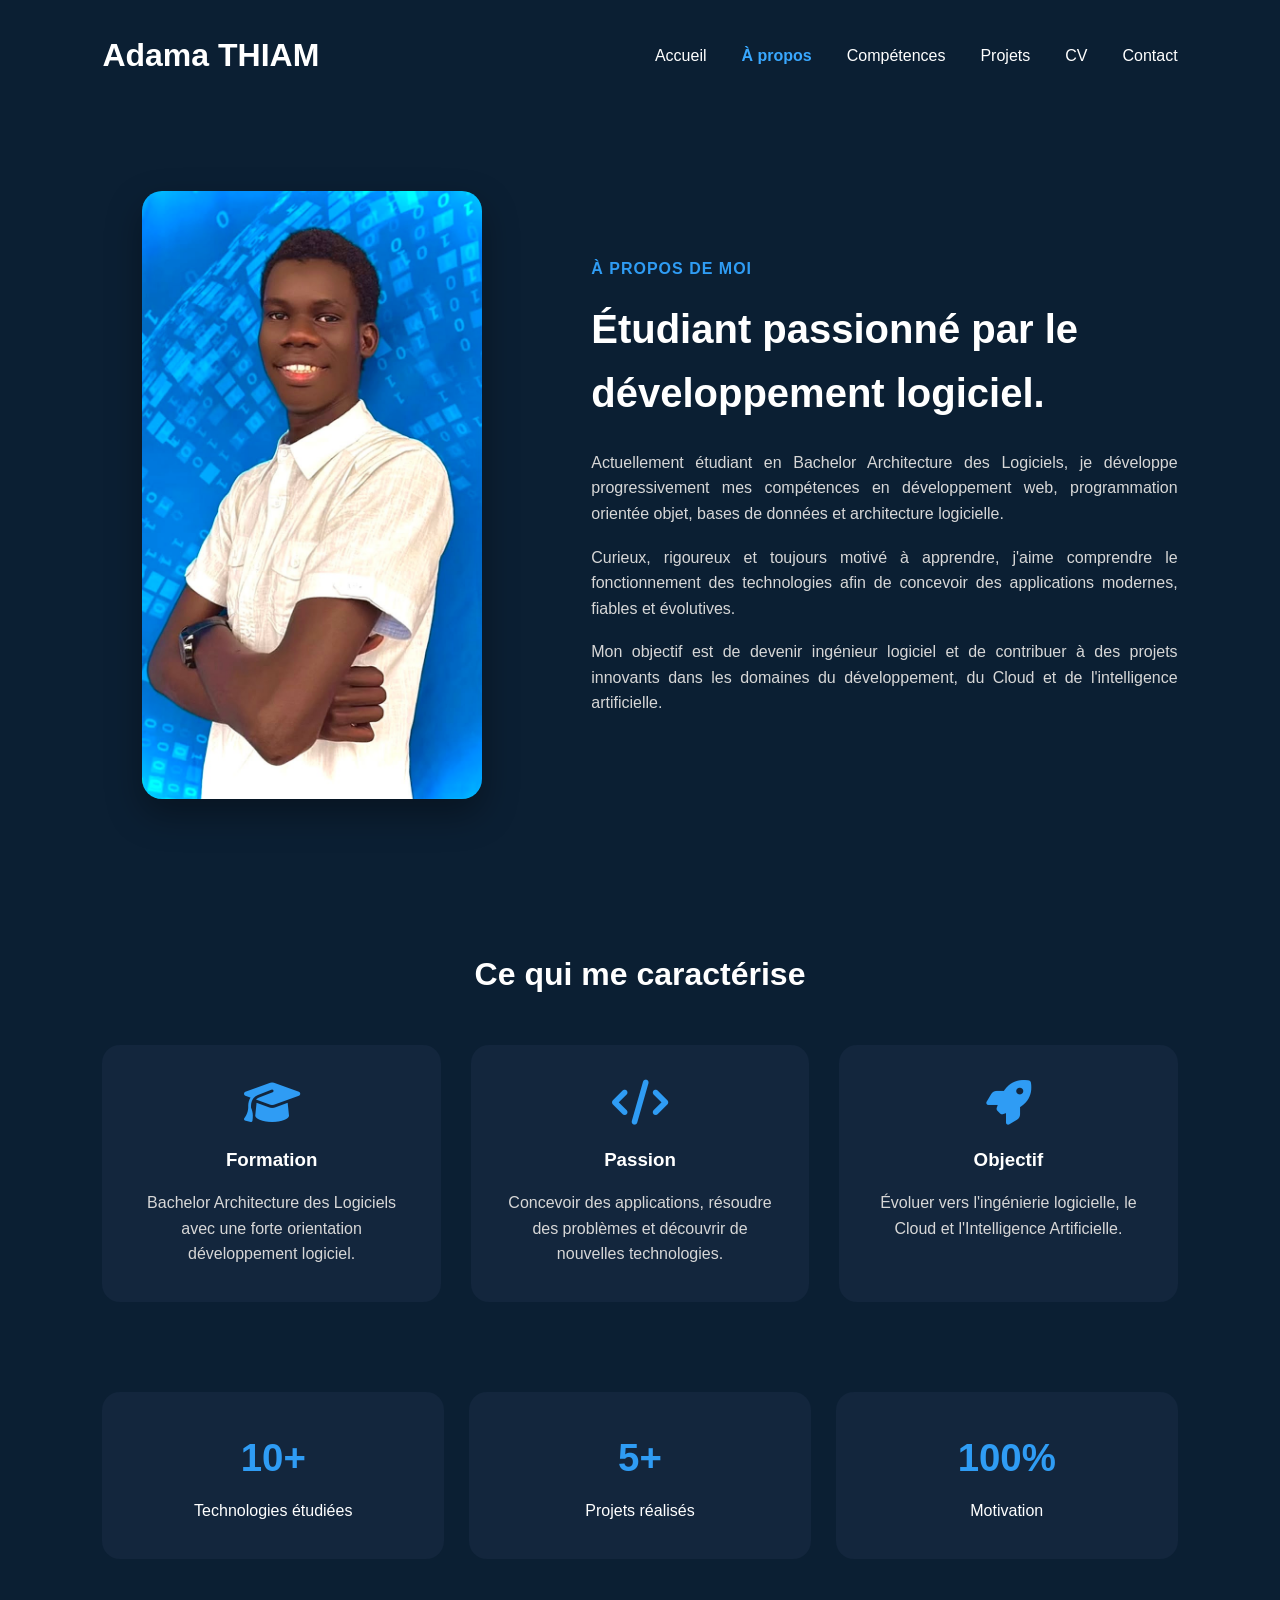
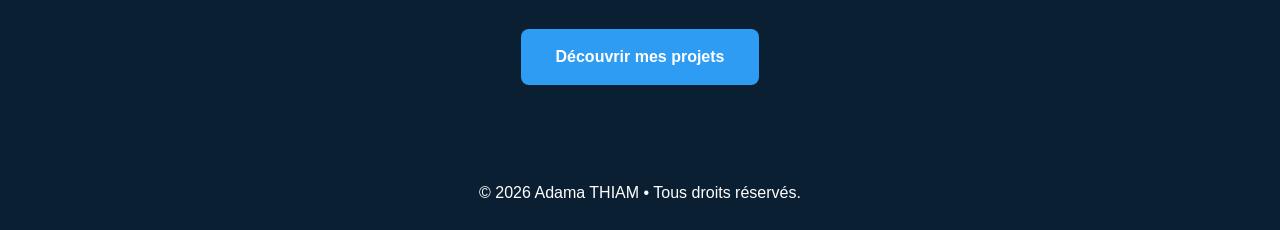
==== about.html @ 52cca1ee "Initial commit - portfolio Adama THIAM" ====
<!DOCTYPE html>
<html lang="fr">

<head>
    <meta charset="UTF-8">
    <meta name="viewport" content="width=device-width, initial-scale=1.0">

    <title>À propos | Adama THIAM</title>

    <!-- Feuille de style principale -->
    <link rel="stylesheet" href="assets/css/style.css">

    <!-- Police Google -->
    <link href="https://fonts.googleapis.com/css2?family=Poppins:wght@300;400;500;600;700&display=swap" rel="stylesheet">

    <!-- Font Awesome -->
    <link rel="stylesheet"
        href="https://cdnjs.cloudflare.com/ajax/libs/font-awesome/6.5.2/css/all.min.css">
</head>

<body>

    <!-- ================= HEADER ================= -->

    <header>

        <nav class="navbar">

        <h1 class="logo">Adama THIAM</h1>

        <ul class="nav-links">

            <li><a href="index.html">Accueil</a></li>
            <li><a href="about.html" class="active">À propos</a></li>
            <li><a href="skills.html">Compétences</a></li>
            <li><a href="projects.html">Projets</a></li>
            <li><a href="cv.html">CV</a></li>
            <li><a href="contact.html">Contact</a></li>

        </ul>

    </nav>


    </header>

    <!-- ================= SECTION A PROPOS ================= -->

    <section class="about-page fade-in">

        <div class="about-container">

            <div class="about-image">

                <img src="assets/images/profile.jpeg" alt="Photo Adama THIAM">

            </div>

            <div class="about-text">

                <span class="section-title">

                    À propos de moi

                </span>

                <h1>

                    Étudiant passionné par le développement logiciel.

                </h1>

                <p>

                    Actuellement étudiant en Bachelor Architecture des Logiciels,
                    je développe progressivement mes compétences en développement
                    web, programmation orientée objet, bases de données et
                    architecture logicielle.

                </p>

                <p>

                    Curieux, rigoureux et toujours motivé à apprendre,
                    j'aime comprendre le fonctionnement des technologies afin
                    de concevoir des applications modernes, fiables et évolutives.

                </p>

                <p>

                    Mon objectif est de devenir ingénieur logiciel et de contribuer
                    à des projets innovants dans les domaines du développement,
                    du Cloud et de l'intelligence artificielle.

                </p>

            </div>

        </div>

    </section>

    <!-- ================= MES VALEURS ================= -->

    <section class="qualities">

        <h2>

            Ce qui me caractérise

        </h2>

        <div class="qualities-container">

            <div class="quality-card">

                <i class="fa-solid fa-graduation-cap"></i>

                <h3>

                    Formation

                </h3>

                <p>

                    Bachelor Architecture des Logiciels avec une forte
                    orientation développement logiciel.

                </p>

            </div>

            <div class="quality-card">

                <i class="fa-solid fa-code"></i>

                <h3>

                    Passion

                </h3>

                <p>

                    Concevoir des applications,
                    résoudre des problèmes
                    et découvrir de nouvelles technologies.

                </p>

            </div>

            <div class="quality-card">

                <i class="fa-solid fa-rocket"></i>

                <h3>

                    Objectif

                </h3>

                <p>

                    Évoluer vers l'ingénierie logicielle,
                    le Cloud
                    et l'Intelligence Artificielle.

                </p>

            </div>

        </div>

    </section>

    <!-- ================= CHIFFRES ================= -->

    <section class="stats">

        <div class="stat-box">

            <h2>

                10+

            </h2>

            <p>

                Technologies étudiées

            </p>

        </div>

        <div class="stat-box">

            <h2>

                5+

            </h2>

            <p>

                Projets réalisés

            </p>

        </div>

        <div class="stat-box">

            <h2>

                100%

            </h2>

            <p>

                Motivation

            </p>

        </div>

    </section>

    <!-- ================= BOUTON ================= -->

    <section class="about-button">

        <a href="projects.html" class="btn">

            Découvrir mes projets

        </a>

    </section>

    <!-- ================= FOOTER ================= -->

    <footer>

        <p>

            © 2026 Adama THIAM • Tous droits réservés.

        </p>

    </footer>
<script src="assets/js/script.js"></script>
</body>

</html>
---- assets/css/style.css ----
/* ==========================================================
   PORTFOLIO D'ADAMA THIAM
   Fichier : style.css
   Auteur : Adama THIAM
   ========================================================== */



/* ==========================================================
   1. RESET CSS
   ========================================================== */

*{
    margin:0;
    padding:0;
    box-sizing:border-box;
}



/* ==========================================================
   2. VARIABLES GLOBALES
   ========================================================== */

:root{

    --bleu:#0B1F33;
    --bleu-clair:#2F9CF4;
    --blanc:#ffffff;
    --gris:#d8d8d8;

}



/* ==========================================================
   3. STYLE GENERAL
   ========================================================== */

body{

    font-family:Arial, Helvetica, sans-serif;
    background:var(--bleu);
    color:white;
    line-height:1.6;

}

a{

    text-decoration:none;
    color:white;

}

img{

    max-width:100%;

}



/* ==========================================================
                PAGE D'ACCUEIL (index.html)
   ========================================================== */



/* ---------- Barre de navigation ---------- */

header{

    width:100%;
    padding:30px 8%;

}

nav{

    display:flex;
    justify-content:space-between;
    align-items:center;

}

.logo{

    font-size:2rem;
    font-weight:bold;

}

nav ul{

    display:flex;
    gap:35px;
    list-style:none;

}

nav ul li a{

    transition:.3s;

}

nav ul li a:hover{

    color:var(--bleu-clair);

}

.nav-links a.active {
    color: #39a8ff;
    font-weight: 600;
}


/* ---------- Section Hero ---------- */

/* =====================================================
                    PAGE D'ACCUEIL
===================================================== */

.hero{

    min-height:90vh;

    display:flex;
    align-items:center;

    padding:70px 10%;

    background:
    radial-gradient(circle at top right,#1f6feb33,transparent 35%),
    linear-gradient(135deg,#071b2f,#0d2742);

}

.hero-content{

    width:100%;

    display:grid;

    grid-template-columns:1.2fr 0.8fr;

    align-items:center;

    gap:70px;

}

.hero-subtitle{

    color:#39a8ff;

    font-size:1rem;

    font-weight:600;

    margin-bottom:20px;

    letter-spacing:1px;

}

.hero h1{

    font-size:4rem;

    line-height:1.1;

    color:white;

    margin-bottom:20px;

}

.hero h1 span{

    color:#39a8ff;

}

.hero h2{

    color:#d8d8d8;

    font-size:1.5rem;

    font-weight:500;

    margin-bottom:30px;

}

.hero-description{

    color:#c9c9c9;

    font-size:1.08rem;

    line-height:1.9;

    max-width:650px;

    margin-bottom:45px;

}

.hero-buttons{

    display:flex;

    gap:20px;

    flex-wrap:wrap;

}

.hero-image{

    display:flex;

    justify-content:center;

}

.hero-image img{

    width:380px;

    height:500px;

    object-fit:cover;

    object-position:center top;

    border-radius:25px;

    border:4px solid #2196f3;

    box-shadow:0 20px 45px rgba(0,0,0,.35);

    transition:.4s;

}

.hero-image img:hover{

    transform:translateY(-8px);

}



/* ---------- Boutons ---------- */

.buttons{

    display:flex;
    gap:20px;

}

.btn{

    padding:15px 35px;
    border-radius:8px;
    font-weight:bold;
    transition:.3s;

}

.btn-primary{

    background:var(--bleu-clair);

}

.btn-primary:hover{

    transform:translateY(-3px);

}

.btn-secondary{

    border:2px solid var(--bleu-clair);

}

.btn-secondary:hover{

    background:var(--bleu-clair);

}



/* ---------- Photo ---------- */

.hero-image{

    flex:1;
    display:flex;
    justify-content:center;

}

.hero-image img{

    width:420px;

    border-radius:25px;

    object-fit:cover;

    box-shadow:0 0 35px rgba(0,0,0,.4);

}



/* ---------- Footer ---------- */

footer{

    text-align:center;
    padding:25px;

}



/* ==========================================================
             PAGE A PROPOS (about.html)
   ========================================================== */

.about-page{
    padding:80px 8%;
}

.about-container{
    display:flex;
    align-items:center;
    justify-content:space-between;
    gap:70px;
    flex-wrap:wrap;
}

.about-image{
    flex:1;
    display:flex;
    justify-content:center;
}

.about-image img{
    width:340px;
    border-radius:20px;
    box-shadow:0 15px 35px rgba(0,0,0,.35);
    transition:.4s;
}

.about-image img:hover{
    transform:scale(1.03);
}

.about-text{
    flex:1.4;
}

.section-title{
    color:var(--bleu-clair);
    font-weight:600;
    letter-spacing:1px;
    text-transform:uppercase;
}

.about-text h1{
    margin:15px 0 25px;
    font-size:2.5rem;
}

.about-text p{
    margin-bottom:18px;
    color:#d7d7d7;
    text-align:justify;
}

/* ---------- Cartes ---------- */

.qualities{
    padding:70px 8%;
    text-align:center;
}

.qualities h2{
    margin-bottom:45px;
    font-size:2rem;
}

.qualities-container{
    display:grid;
    grid-template-columns:repeat(auto-fit,minmax(250px,1fr));
    gap:30px;
}

.quality-card{
    background:#13263d;
    border-radius:18px;
    padding:35px;
    transition:.35s;
}

.quality-card:hover{
    transform:translateY(-8px);
}

.quality-card i{
    font-size:45px;
    color:var(--bleu-clair);
    margin-bottom:20px;
}

.quality-card h3{
    margin-bottom:15px;
}

.quality-card p{
    color:#d7d7d7;
}

/* ---------- Statistiques ---------- */

.stats{
    display:grid;
    grid-template-columns:repeat(auto-fit,minmax(180px,1fr));
    gap:25px;
    padding:20px 8% 70px;
}

.stat-box{
    background:#13263d;
    text-align:center;
    padding:35px;
    border-radius:18px;
}

.stat-box h2{
    color:var(--bleu-clair);
    font-size:2.4rem;
}

.stat-box p{
    margin-top:10px;
}

/* ---------- Bouton ---------- */

.about-button{
    text-align:center;
    margin-bottom:70px;
}

.about-button .btn{
    background:var(--bleu-clair);
    color:white;
    display:inline-block;
}

.about-button .btn:hover{
    transform:translateY(-4px);
}

/* ---------- Responsive ---------- */

@media(max-width:900px){

    .about-container{
        flex-direction:column;
        text-align:center;
    }

    .about-text p{
        text-align:left;
    }

    .about-text h1{
        font-size:2rem;
    }

}



/* ==========================================================
             PAGE COMPETENCES (skills.html)
   ========================================================== */

.skills-page {
    padding: 100px 8%;
    background: #081b29;
    color: #fff;
    min-height: 100vh;
}

.skills-title {
    text-align: center;
    margin-bottom: 60px;
}

.skills-title h1 {
    font-size: 45px;
    color: #fff;
    margin-bottom: 15px;
}

.skills-title p {
    color: #bfc9d4;
    font-size: 18px;
}

.skills-grid {
    display: grid;
    grid-template-columns: repeat(auto-fit, minmax(260px,1fr));
    gap: 30px;
}

.skill-card {
    background: #102b40;
    border-radius: 15px;
    padding: 30px;
    transition: .4s;
    border: 1px solid transparent;
}

.skill-card:hover {
    transform: translateY(-8px);
    border-color: #00a8ff;
}

.skill-card h3 {
    color: #00a8ff;
    margin-bottom: 15px;
}

.skill-card p {
    color: #d7dde3;
    line-height: 1.8;
    margin-bottom: 20px;
}

.progress {
    width: 100%;
    height: 10px;
    background: #18354b;
    border-radius: 20px;
    overflow: hidden;
}

.progress span {
    display: block;
    height: 100%;
    background: #00a8ff;
    border-radius: 20px;
}

/* ==========================================================
             PAGE PROJETS (projects.html)
   ========================================================== */

.projects{

    padding:120px 10%;
    background:#f8fafc;
    min-height:100vh;

}

.projects h1{

    text-align:center;
    font-size:2.6rem;
    color:#0f172a;
    margin-bottom:15px;

}

.projects-intro{

    text-align:center;
    max-width:850px;
    margin:auto;
    color:#555;
    line-height:1.8;
    margin-bottom:60px;

}

.projects-container{

    display:grid;
    grid-template-columns:repeat(auto-fit,minmax(340px,1fr));
    gap:35px;

}

.project-card{

    background:white;
    border-radius:18px;
    overflow:hidden;
    box-shadow:0 15px 40px rgba(0,0,0,.08);
    transition:.35s;

}

.project-card:hover{

    transform:translateY(-10px);

}

.project-card img{

    width:100%;
    height:220px;
    object-fit:cover;

}

.project-content{

    padding:28px;

}

.project-content h2{

    color:#1e3a8a;
    margin-bottom:15px;

}

.project-content p{

    color:#555;
    line-height:1.7;
    margin-bottom:25px;

}

/* Badges des technologies */

.tech{

    display:flex;
    flex-wrap:wrap;
    gap:10px;
    margin-bottom:25px;

}

.tech span{

    background:#dbeafe;
    color:#1e40af;
    padding:8px 15px;
    border-radius:30px;
    font-size:.9rem;
    font-weight:600;

}

/* Boutons */

.project-buttons{

    display:flex;
    gap:15px;

}

.btn-project{

    flex:1;
    text-align:center;
    text-decoration:none;
    padding:12px;
    border-radius:10px;
    background:#2563eb;
    color:white;
    font-weight:600;
    transition:.3s;

}

.btn-project:hover{

    background:#1d4ed8;

}

/* Responsive */

@media(max-width:768px){

.projects{

padding:100px 7%;

}

.project-buttons{

flex-direction:column;

}

}

/* ==========================================================
             PAGE CV (cv.html)
   ========================================================== */

.cv-section{

    padding:120px 10%;
    background:#f8fafc;
    min-height:100vh;

}

.cv-section h1{

    text-align:center;
    font-size:2.6rem;
    color:#0f172a;
    margin-bottom:15px;

}

.cv-intro{

    max-width:850px;
    margin:auto;
    text-align:center;
    color:#555;
    line-height:1.8;
    margin-bottom:60px;

}

/* Grille */

.cv-container{

    display:grid;
    grid-template-columns:repeat(auto-fit,minmax(320px,1fr));
    gap:30px;

}

/* Cartes */

.cv-card{

    background:#fff;
    border-radius:18px;
    padding:30px;
    box-shadow:0 15px 35px rgba(0,0,0,.08);
    transition:.35s;

}

.cv-card:hover{

    transform:translateY(-8px);

}

.cv-card h2{

    color:#1e3a8a;
    margin-bottom:18px;
    border-bottom:3px solid #2563eb;
    display:inline-block;
    padding-bottom:6px;

}

.cv-card p{

    color:#555;
    line-height:1.8;

}

.cv-card ul{

    margin-top:10px;
    padding-left:20px;

}

.cv-card li{

    margin-bottom:12px;
    color:#555;
    line-height:1.7;

}

/* Bouton */

.download-cv{

    margin-top:60px;
    text-align:center;

}

.btn-download{

    display:inline-block;
    padding:16px 40px;
    background:#2563eb;
    color:white;
    text-decoration:none;
    border-radius:12px;
    font-weight:600;
    font-size:1rem;
    transition:.3s;

}

.btn-download:hover{

    background:#1d4ed8;
    transform:translateY(-3px);

}

/* Responsive */

@media(max-width:768px){

.cv-section{

padding:100px 7%;

}

.cv-container{

grid-template-columns:1fr;

}

}

/* ==========================================================
             PAGE CONTACT (contact.html)
   ========================================================== */
.contact{

    padding:120px 10%;
    background:#f8fafc;
    min-height:100vh;

}

.contact h1{

    text-align:center;
    font-size:2.6rem;
    color:#0f172a;
    margin-bottom:15px;

}

.contact-intro{

    max-width:800px;
    margin:auto;
    text-align:center;
    color:#555;
    line-height:1.8;
    margin-bottom:60px;

}

/* Conteneur */

.contact-container{

    display:grid;
    grid-template-columns:1fr 1.3fr;
    gap:40px;
    align-items:start;

}

/* Carte Informations */

.contact-info{

    background:#ffffff;
    padding:35px;
    border-radius:18px;
    box-shadow:0 15px 35px rgba(0,0,0,.08);
    transition:.3s;

}

.contact-info:hover{

    transform:translateY(-8px);

}

.contact-info h2{

    color:#1e3a8a;
    margin-bottom:25px;
    border-bottom:3px solid #2563eb;
    display:inline-block;
    padding-bottom:8px;

}

.contact-info p{

    margin-bottom:18px;
    color:#555;
    line-height:1.7;

}

/* Formulaire */

.contact-form{

    background:#ffffff;
    padding:35px;
    border-radius:18px;
    box-shadow:0 15px 35px rgba(0,0,0,.08);

}

.contact-form form{

    display:flex;
    flex-direction:column;
    gap:20px;

}

.contact-form input,
.contact-form textarea{

    width:100%;
    padding:15px;
    border:1px solid #d1d5db;
    border-radius:10px;
    outline:none;
    font-size:1rem;
    font-family:'Poppins',sans-serif;
    transition:.3s;

}

.contact-form input:focus,
.contact-form textarea:focus{

    border-color:#2563eb;
    box-shadow:0 0 10px rgba(37,99,235,.15);

}

.contact-form textarea{

    resize:vertical;

}

.contact-form button{

    padding:15px;
    border:none;
    border-radius:10px;
    background:#2563eb;
    color:white;
    font-size:1rem;
    font-weight:600;
    cursor:pointer;
    transition:.3s;

}

.contact-form button:hover{

    background:#1d4ed8;
    transform:translateY(-3px);

}

/* Responsive */

@media(max-width:900px){

.contact-container{

grid-template-columns:1fr;

}

}

@media(max-width:768px){

.contact{

padding:100px 7%;

}

.contact h1{

font-size:2.2rem;

}

.contact-form,
.contact-info{

padding:25px;

}

}


/* ==========================================================
               RESPONSIVE DESIGN
   ========================================================== */

@media(max-width:1000px){

    .hero{

        flex-direction:column-reverse;
        text-align:center;

    }

    .hero-content p{

        margin:auto;
        margin-bottom:30px;

    }

    .buttons{

        justify-content:center;

    }

}

/* ==========================================================
                ANIMATIONS JAVASCRIPT
========================================================== */

.fade-in{

opacity:0;

transform:translateY(40px);

transition:all .8s ease;

}

.fade-in.show{

opacity:1;

transform:translateY(0);

}

/* =====================================================
                RESPONSIVE HERO
===================================================== */

@media(max-width:992px){

.hero-content{

grid-template-columns:1fr;

text-align:center;

}

.hero-description{

margin:auto;

}

.hero-buttons{

justify-content:center;

}

.hero-image{

order:-1;

margin-bottom:40px;

}

.hero-image img{

width:280px;
height:280px;

}

.hero h1{

font-size:3rem;

}

.hero h2{

font-size:1.2rem;

}

}

@media(max-width:576px){

.hero{

padding:50px 25px;

}

.hero h1{

font-size:2.3rem;

}

.hero h2{

font-size:1rem;

}

.hero-image img{

width:220px;
height:220px;

}

}
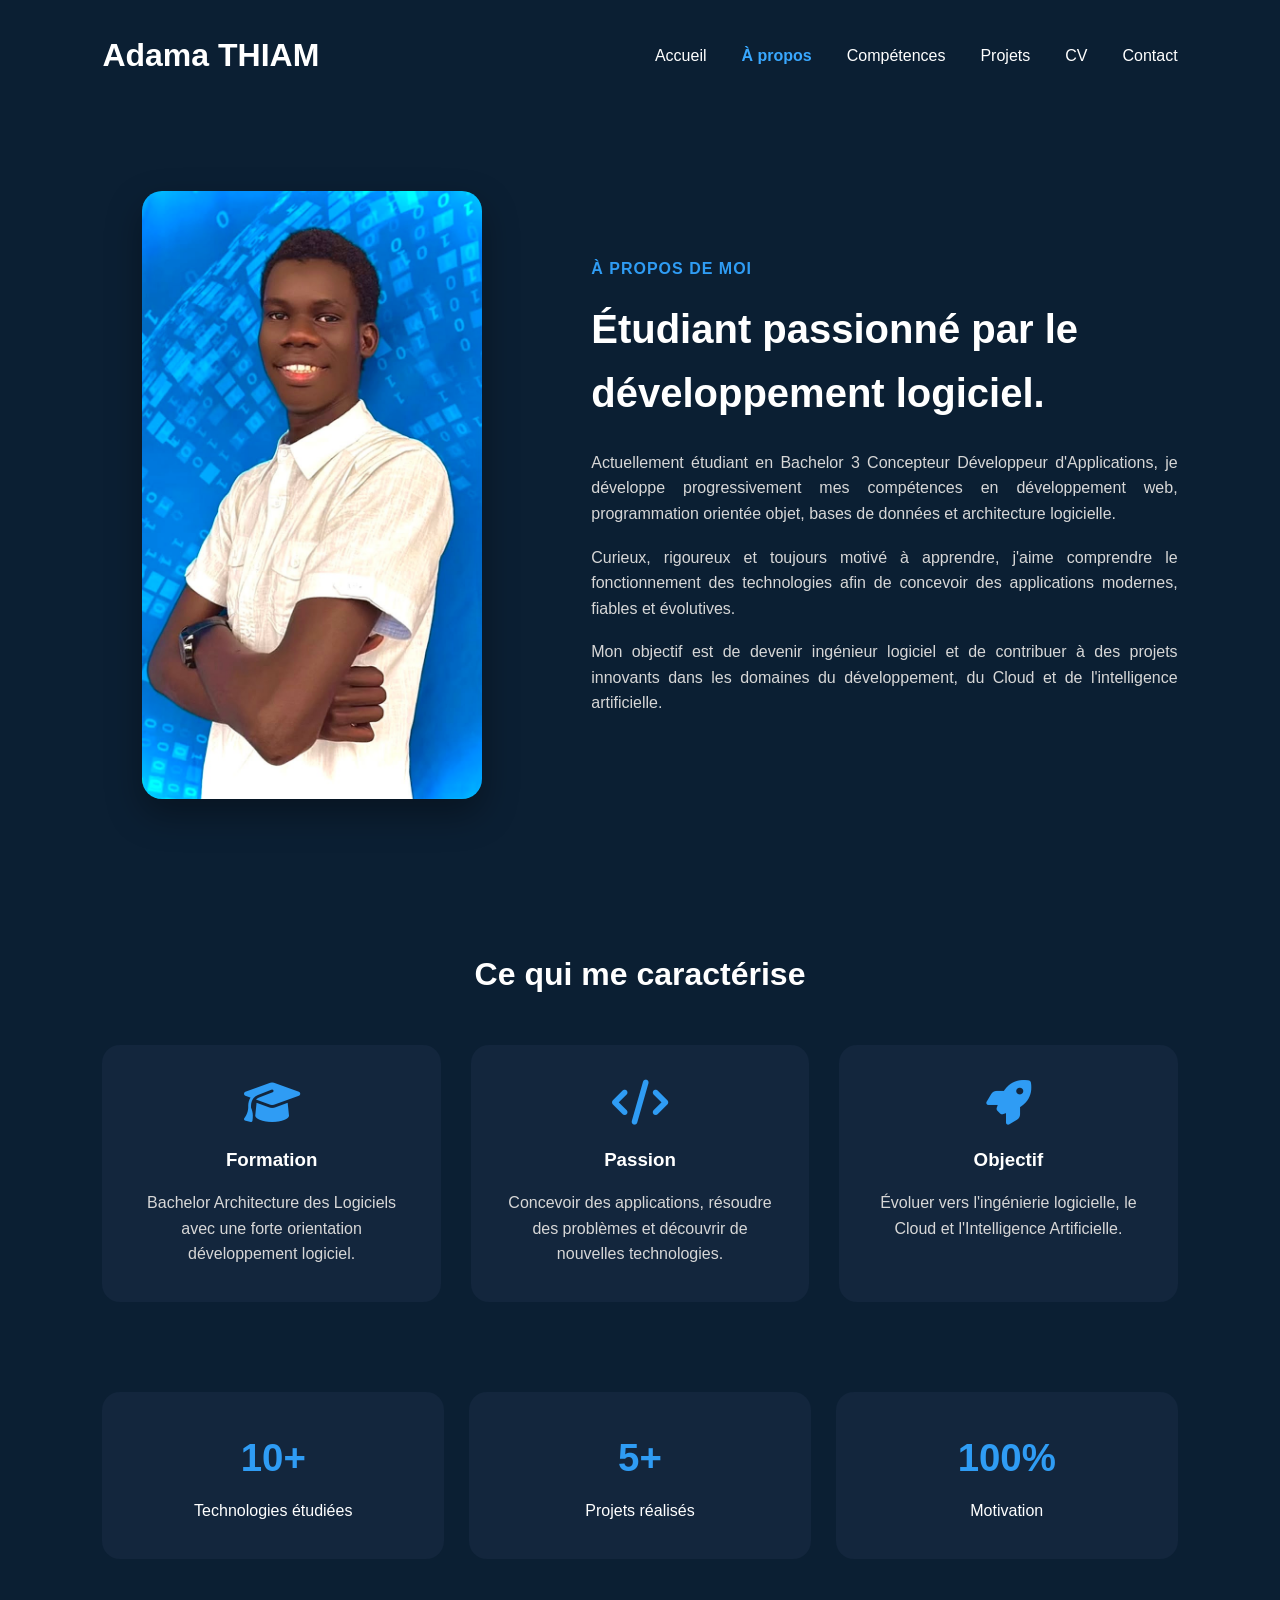
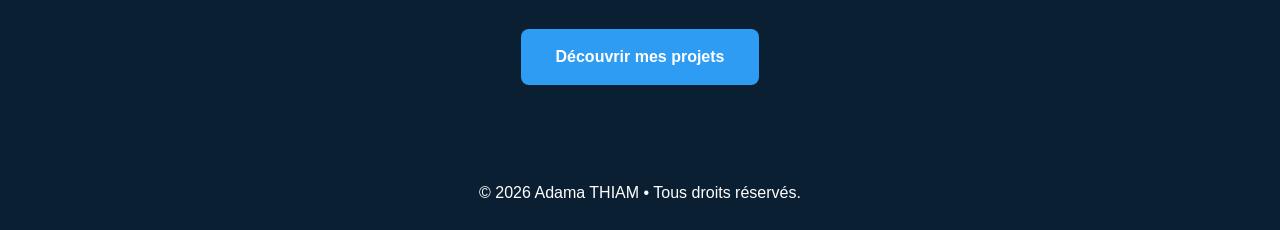
==== commit b4185631: "Mise à jour du portfolio" ====
--- a/about.html
+++ b/about.html
@@ -72,7 +72,7 @@
 
                 <p>
 
-                    Actuellement étudiant en Bachelor Architecture des Logiciels,
+                    Actuellement étudiant en Bachelor 3 Concepteur Développeur d'Applications,
                     je développe progressivement mes compétences en développement
                     web, programmation orientée objet, bases de données et
                     architecture logicielle.
